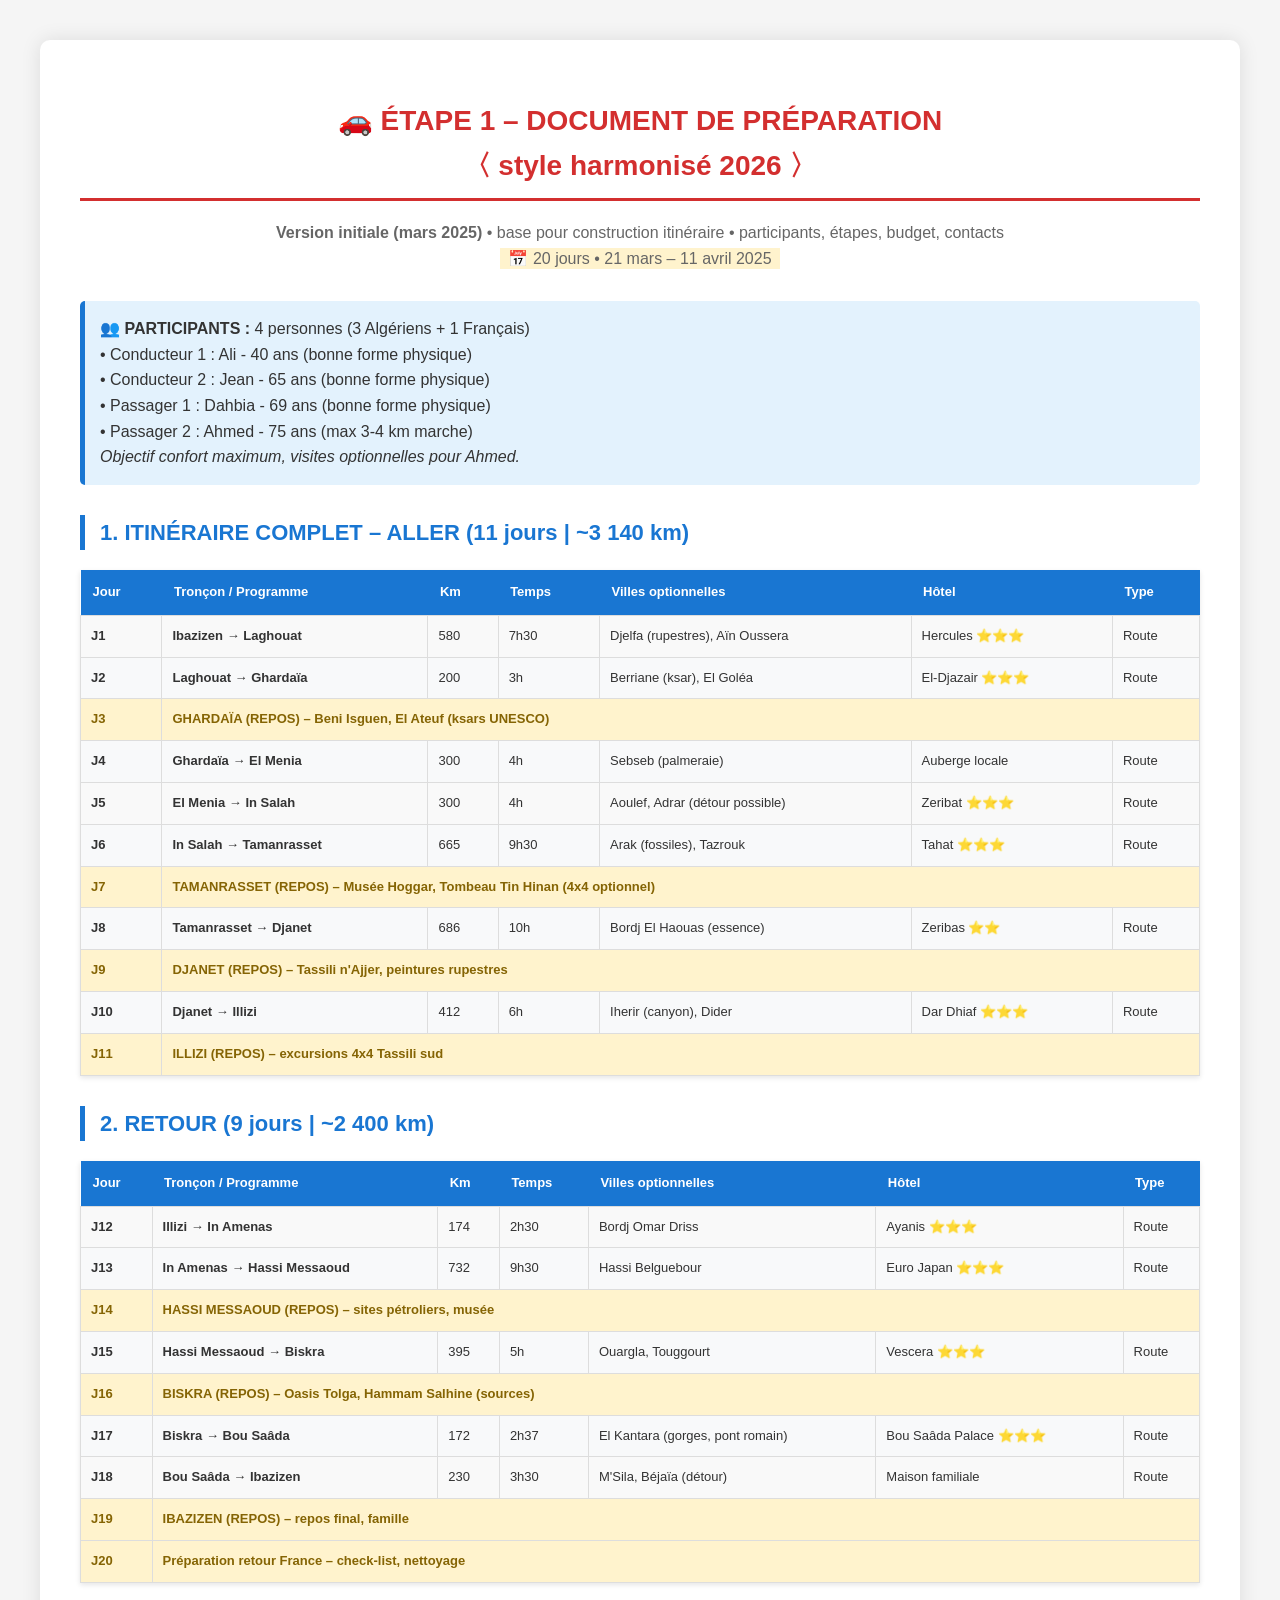
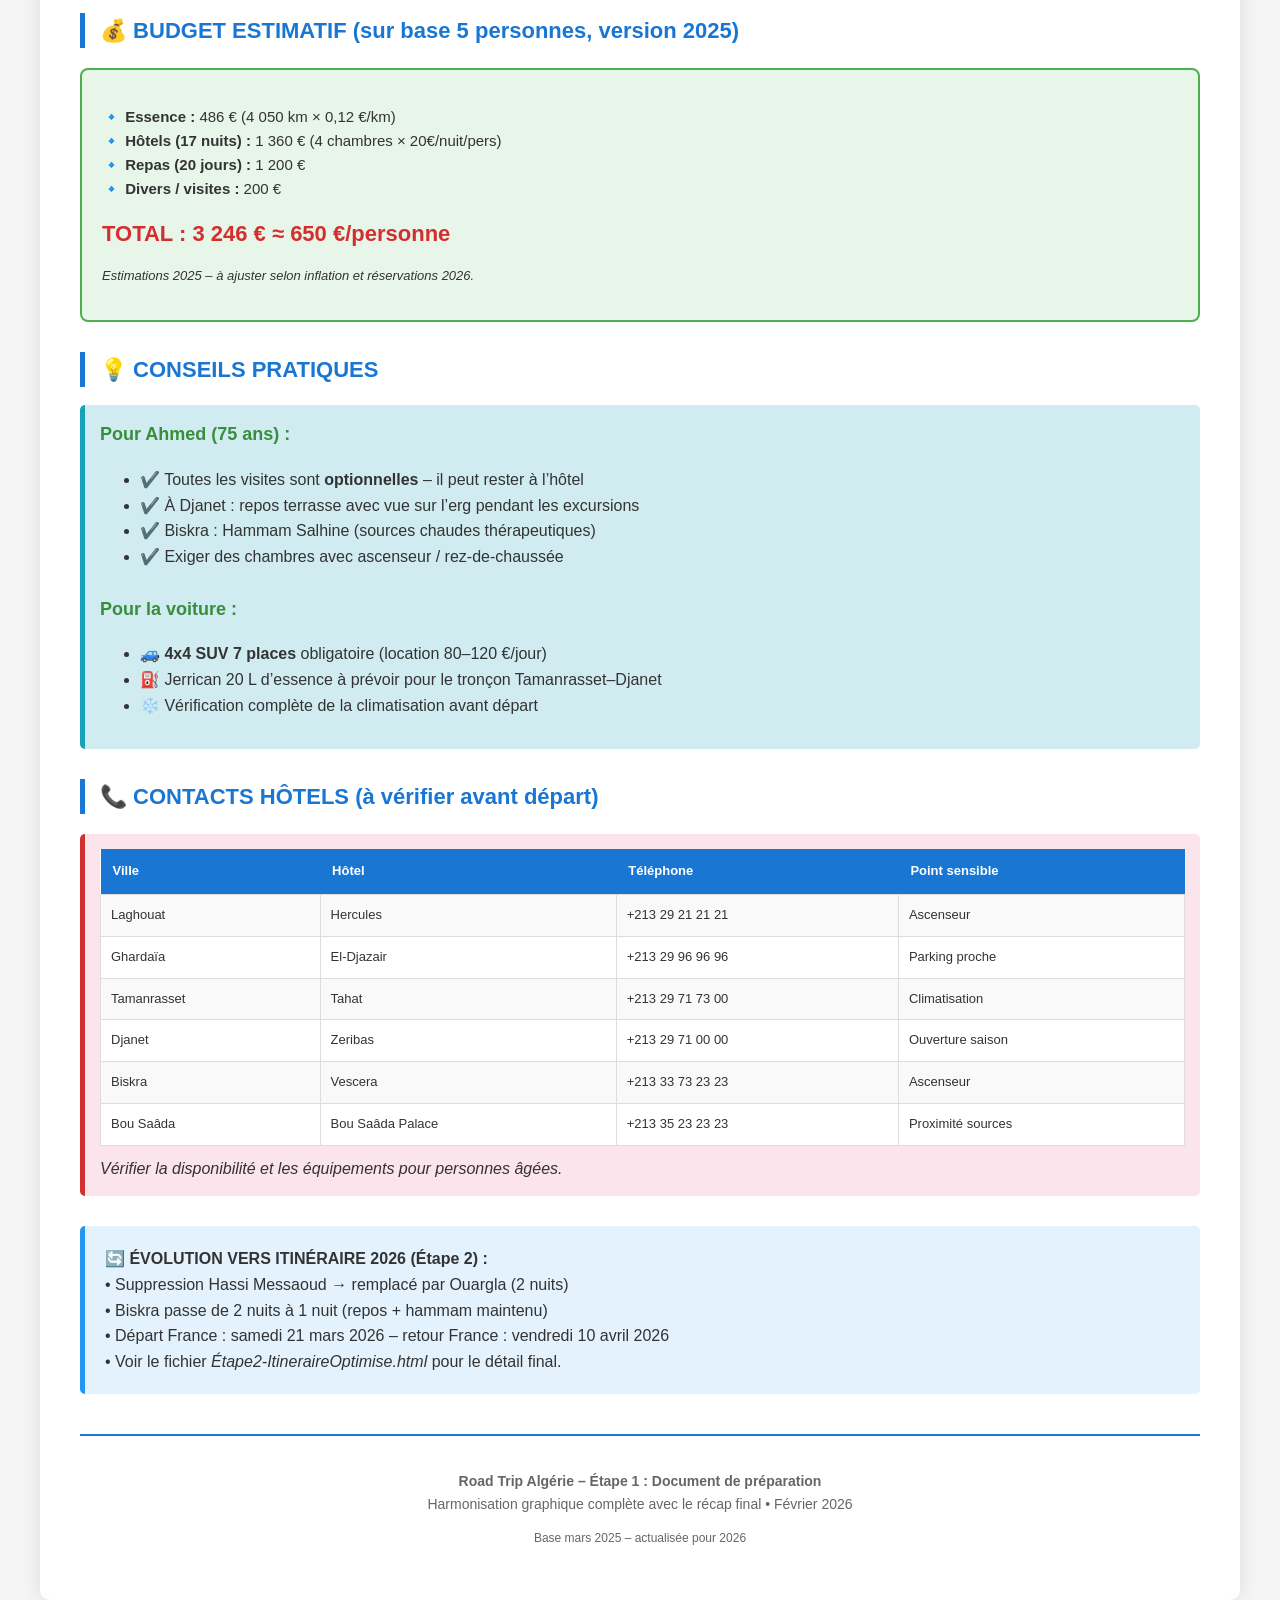
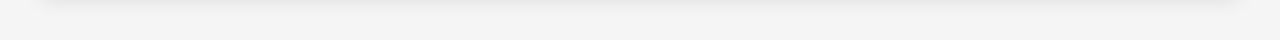
==== 1-PlanParticipants.html @ 0ae39fa4 "initial files" ====
<!DOCTYPE html>
<html lang="fr">
<head>
    <meta charset="UTF-8">
    <meta name="viewport" content="width=device-width, initial-scale=1.0">
    <title>Road Trip Algérie 2026 – Étape 1 • Doc préparation (harmonisé)</title>
    <style>
        /* ===== STYLE IDENTIQUE AU FICHIER RÉCAP / ÉTAPE 2 ===== */
        body {
            font-family: 'Segoe UI', Tahoma, Geneva, Verdana, sans-serif;
            margin: 40px;
            background: #f5f5f5;
            color: #333;
            line-height: 1.6;
        }
        .container {
            background: white;
            padding: 40px;
            border-radius: 10px;
            box-shadow: 0 0 20px rgba(0,0,0,0.1);
            max-width: 1200px;
            margin: auto;
        }
        h1 {
            color: #d32f2f;
            border-bottom: 3px solid #d32f2f;
            padding-bottom: 10px;
            text-align: center;
            font-size: 28px;
        }
        h2 {
            color: #1976d2;
            margin-top: 30px;
            border-left: 5px solid #1976d2;
            padding-left: 15px;
            font-size: 22px;
        }
        h3 {
            color: #388e3c;
            margin-top: 25px;
            font-size: 18px;
        }
        table {
            width: 100%;
            border-collapse: collapse;
            margin: 20px 0;
            box-shadow: 0 2px 5px rgba(0,0,0,0.1);
            font-size: 13px;
        }
        th {
            background: #1976d2;
            color: white;
            padding: 12px;
            text-align: left;
            font-weight: bold;
        }
        td {
            padding: 10px;
            border: 1px solid #ddd;
            vertical-align: top;
        }
        tr:nth-child(even) {
            background: #f9f9f9;
        }
        .repos {
            background: #fff3cd !important;
            font-weight: bold;
            color: #856404;
        }
        .visite {
            background: #d4edda !important;
            color: #155724;
        }
        .route {
            background: #f8f9fa;
        }
        .important {
            background: #f8d7da;
            padding: 15px;
            border-left: 5px solid #dc3545;
            margin: 20px 0;
            border-radius: 5px;
        }
        .conseil {
            background: #d1ecf1;
            padding: 15px;
            border-left: 5px solid #17a2b8;
            margin: 15px 0;
            border-radius: 5px;
        }
        .budget-box {
            background: #e8f5e9;
            padding: 20px;
            border-radius: 8px;
            margin: 20px 0;
            border: 2px solid #4caf50;
        }
        .programme-detail {
            background: #fff;
            padding: 15px;
            margin: 10px 0;
            border-left: 4px solid #1976d2;
            box-shadow: 0 2px 4px rgba(0,0,0,0.1);
        }
        .date-col {
            white-space: nowrap;
            font-weight: bold;
        }
        .update-box {
            background: #e3f2fd;
            padding: 20px;
            border-left: 5px solid #2196f3;
            margin: 20px 0;
            border-radius: 5px;
        }
        .footer {
            text-align: center;
            margin-top: 40px;
            padding-top: 20px;
            border-top: 2px solid #1976d2;
            color: #666;
            font-size: 14px;
        }
        .etoiles {
            color: #ffa500;
            font-size: 16px;
        }
        /* adaptation pour les anciennes classes de l'étape 1 mais gardées */
        .ville-principale {
            font-weight: bold;
            color: #1976d2;
        }
    </style>
<base target="_blank">
</head>
<body>
<div class="container">
    <h1>🚗 ÉTAPE 1 – DOCUMENT DE PRÉPARATION<br>〈 style harmonisé 2026 〉</h1>
    <p style="text-align:center; font-size:16px; color:#666; margin-bottom:30px;">
        <strong>Version initiale (mars 2025)</strong> • base pour construction itinéraire • participants, étapes, budget, contacts<br>
        <span style="background:#fff3cd; padding:2px 8px;">📅 20 jours • 21 mars – 11 avril 2025</span>
    </p>

    <!-- participants, comme dans le récap on peut le mettre en surbrillance légère -->
    <div class="conseil" style="background:#e3f2fd; border-left-color:#1976d2;">
        <strong>👥 PARTICIPANTS :</strong> 4 personnes (3 Algériens + 1 Français)<br>
        • Conducteur 1 : Ali - 40 ans (bonne forme physique)<br>
        • Conducteur 2 : Jean - 65 ans (bonne forme physique)<br>
        • Passager 1 : Dahbia - 69 ans (bonne forme physique)<br>
        • Passager 2 : Ahmed - 75 ans (max 3-4 km marche)<br>
        <em>Objectif confort maximum, visites optionnelles pour Ahmed.</em>
    </div>

    <h2>1. ITINÉRAIRE COMPLET – ALLER (11 jours | ~3 140 km)</h2>
    <table>
        <tr>
            <th>Jour</th>
            <th>Tronçon / Programme</th>
            <th>Km</th>
            <th>Temps</th>
            <th>Villes optionnelles</th>
            <th>Hôtel</th>
            <th>Type</th>
        </tr>
        <tr class="route">
            <td class="date-col"><strong>J1</strong></td>
            <td><strong>Ibazizen → Laghouat</strong></td>
            <td>580</td>
            <td>7h30</td>
            <td>Djelfa (rupestres), Aïn Oussera</td>
            <td>Hercules ⭐⭐⭐</td>
            <td>Route</td>
        </tr>
        <tr class="route">
            <td class="date-col"><strong>J2</strong></td>
            <td><strong>Laghouat → Ghardaïa</strong></td>
            <td>200</td>
            <td>3h</td>
            <td>Berriane (ksar), El Goléa</td>
            <td>El-Djazair ⭐⭐⭐</td>
            <td>Route</td>
        </tr>
        <tr class="repos">
            <td class="date-col"><strong>J3</strong></td>
            <td colspan="6"><strong>GHARDAÏA (REPOS)</strong> – Beni Isguen, El Ateuf (ksars UNESCO)</td>
        </tr>
        <tr class="route">
            <td class="date-col"><strong>J4</strong></td>
            <td><strong>Ghardaïa → El Menia</strong></td>
            <td>300</td>
            <td>4h</td>
            <td>Sebseb (palmeraie)</td>
            <td>Auberge locale</td>
            <td>Route</td>
        </tr>
        <tr class="route">
            <td class="date-col"><strong>J5</strong></td>
            <td><strong>El Menia → In Salah</strong></td>
            <td>300</td>
            <td>4h</td>
            <td>Aoulef, Adrar (détour possible)</td>
            <td>Zeribat ⭐⭐⭐</td>
            <td>Route</td>
        </tr>
        <tr class="route">
            <td class="date-col"><strong>J6</strong></td>
            <td><strong>In Salah → Tamanrasset</strong></td>
            <td>665</td>
            <td>9h30</td>
            <td>Arak (fossiles), Tazrouk</td>
            <td>Tahat ⭐⭐⭐</td>
            <td>Route</td>
        </tr>
        <tr class="repos">
            <td class="date-col"><strong>J7</strong></td>
            <td colspan="6"><strong>TAMANRASSET (REPOS)</strong> – Musée Hoggar, Tombeau Tin Hinan (4x4 optionnel)</td>
        </tr>
        <tr class="route">
            <td class="date-col"><strong>J8</strong></td>
            <td><strong>Tamanrasset → Djanet</strong></td>
            <td>686</td>
            <td>10h</td>
            <td>Bordj El Haouas (essence)</td>
            <td>Zeribas ⭐⭐</td>
            <td>Route</td>
        </tr>
        <tr class="repos">
            <td class="date-col"><strong>J9</strong></td>
            <td colspan="6"><strong>DJANET (REPOS)</strong> – Tassili n'Ajjer, peintures rupestres</td>
        </tr>
        <tr class="route">
            <td class="date-col"><strong>J10</strong></td>
            <td><strong>Djanet → Illizi</strong></td>
            <td>412</td>
            <td>6h</td>
            <td>Iherir (canyon), Dider</td>
            <td>Dar Dhiaf ⭐⭐⭐</td>
            <td>Route</td>
        </tr>
        <tr class="repos">
            <td class="date-col"><strong>J11</strong></td>
            <td colspan="6"><strong>ILLIZI (REPOS)</strong> – excursions 4x4 Tassili sud</td>
        </tr>
    </table>

    <h2>2. RETOUR (9 jours | ~2 400 km)</h2>
    <table>
        <tr>
            <th>Jour</th>
            <th>Tronçon / Programme</th>
            <th>Km</th>
            <th>Temps</th>
            <th>Villes optionnelles</th>
            <th>Hôtel</th>
            <th>Type</th>
        </tr>
        <tr class="route">
            <td class="date-col"><strong>J12</strong></td>
            <td><strong>Illizi → In Amenas</strong></td>
            <td>174</td>
            <td>2h30</td>
            <td>Bordj Omar Driss</td>
            <td>Ayanis ⭐⭐⭐</td>
            <td>Route</td>
        </tr>
        <tr class="route">
            <td class="date-col"><strong>J13</strong></td>
            <td><strong>In Amenas → Hassi Messaoud</strong></td>
            <td>732</td>
            <td>9h30</td>
            <td>Hassi Belguebour</td>
            <td>Euro Japan ⭐⭐⭐</td>
            <td>Route</td>
        </tr>
        <tr class="repos">
            <td class="date-col"><strong>J14</strong></td>
            <td colspan="6"><strong>HASSI MESSAOUD (REPOS)</strong> – sites pétroliers, musée</td>
        </tr>
        <tr class="route">
            <td class="date-col"><strong>J15</strong></td>
            <td><strong>Hassi Messaoud → Biskra</strong></td>
            <td>395</td>
            <td>5h</td>
            <td>Ouargla, Touggourt</td>
            <td>Vescera ⭐⭐⭐</td>
            <td>Route</td>
        </tr>
        <tr class="repos">
            <td class="date-col"><strong>J16</strong></td>
            <td colspan="6"><strong>BISKRA (REPOS)</strong> – Oasis Tolga, Hammam Salhine (sources)</td>
        </tr>
        <tr class="route">
            <td class="date-col"><strong>J17</strong></td>
            <td><strong>Biskra → Bou Saâda</strong></td>
            <td>172</td>
            <td>2h37</td>
            <td>El Kantara (gorges, pont romain)</td>
            <td>Bou Saâda Palace ⭐⭐⭐</td>
            <td>Route</td>
        </tr>
        <tr class="route">
            <td class="date-col"><strong>J18</strong></td>
            <td><strong>Bou Saâda → Ibazizen</strong></td>
            <td>230</td>
            <td>3h30</td>
            <td>M'Sila, Béjaïa (détour)</td>
            <td>Maison familiale</td>
            <td>Route</td>
        </tr>
        <tr class="repos">
            <td class="date-col"><strong>J19</strong></td>
            <td colspan="6"><strong>IBAZIZEN (REPOS)</strong> – repos final, famille</td>
        </tr>
        <tr class="repos">
            <td class="date-col"><strong>J20</strong></td>
            <td colspan="6">Préparation retour France – check-list, nettoyage</td>
        </tr>
    </table>

    <!-- BUDGET HARMONISÉ : on garde les chiffres mais avec la classe budget-box -->
    <h2>💰 BUDGET ESTIMATIF (sur base 5 personnes, version 2025)</h2>
    <div class="budget-box">
        <ul style="font-size:15px; list-style-type: none; padding-left:0;">
            <li><strong>🔹 Essence :</strong> 486 € (4 050 km × 0,12 €/km)</li>
            <li><strong>🔹 Hôtels (17 nuits) :</strong> 1 360 € (4 chambres × 20€/nuit/pers)</li>
            <li><strong>🔹 Repas (20 jours) :</strong> 1 200 €</li>
            <li><strong>🔹 Divers / visites :</strong> 200 €</li>
            <li style="font-size:22px; color:#d32f2f; margin-top:15px;"><strong>TOTAL : 3 246 € ≈ 650 €/personne</strong></li>
        </ul>
        <p style="font-size:13px;"><em>Estimations 2025 – à ajuster selon inflation et réservations 2026.</em></p>
    </div>

    <!-- CONSEILS PRATIQUES (style conseil) -->
    <h2>💡 CONSEILS PRATIQUES</h2>
    <div class="conseil">
        <h3 style="margin-top:0;">Pour Ahmed (75 ans) :</h3>
        <ul>
            <li>✔️ Toutes les visites sont <strong>optionnelles</strong> – il peut rester à l’hôtel</li>
            <li>✔️ À Djanet : repos terrasse avec vue sur l’erg pendant les excursions</li>
            <li>✔️ Biskra : Hammam Salhine (sources chaudes thérapeutiques)</li>
            <li>✔️ Exiger des chambres avec ascenseur / rez-de-chaussée</li>
        </ul>
        <h3>Pour la voiture :</h3>
        <ul>
            <li>🚙 <strong>4x4 SUV 7 places</strong> obligatoire (location 80–120 €/jour)</li>
            <li>⛽ Jerrican 20 L d’essence à prévoir pour le tronçon Tamanrasset–Djanet</li>
            <li>❄️ Vérification complète de la climatisation avant départ</li>
        </ul>
    </div>

    <!-- CONTACTS (tableau repris et modernisé) -->
    <h2>📞 CONTACTS HÔTELS (à vérifier avant départ)</h2>
    <div style="background: #fce4ec; padding:15px; border-left:5px solid #d32f2f; border-radius:5px; margin:20px 0;">
        <table style="margin:0; box-shadow:none; background:white;">
            <tr><th>Ville</th><th>Hôtel</th><th>Téléphone</th><th>Point sensible</th></tr>
            <tr><td>Laghouat</td><td>Hercules</td><td>+213 29 21 21 21</td><td>Ascenseur</td></tr>
            <tr><td>Ghardaïa</td><td>El-Djazair</td><td>+213 29 96 96 96</td><td>Parking proche</td></tr>
            <tr><td>Tamanrasset</td><td>Tahat</td><td>+213 29 71 73 00</td><td>Climatisation</td></tr>
            <tr><td>Djanet</td><td>Zeribas</td><td>+213 29 71 00 00</td><td>Ouverture saison</td></tr>
            <tr><td>Biskra</td><td>Vescera</td><td>+213 33 73 23 23</td><td>Ascenseur</td></tr>
            <tr><td>Bou Saâda</td><td>Bou Saâda Palace</td><td>+213 35 23 23 23</td><td>Proximité sources</td></tr>
        </table>
        <p style="margin:10px 0 0;"><em>Vérifier la disponibilité et les équipements pour personnes âgées.</em></p>
    </div>

    <!-- Rappel des modifications ultérieures (comme dans le récap, pour lier les documents) -->
    <div class="update-box" style="margin-top:30px;">
        <strong>🔄 ÉVOLUTION VERS ITINÉRAIRE 2026 (Étape 2) :</strong><br>
        • Suppression Hassi Messaoud → remplacé par Ouargla (2 nuits)<br>
        • Biskra passe de 2 nuits à 1 nuit (repos + hammam maintenu)<br>
        • Départ France : samedi 21 mars 2026 – retour France : vendredi 10 avril 2026<br>
        • Voir le fichier <em>Étape2-ItineraireOptimise.html</em> pour le détail final.
    </div>

    <div class="footer">
        <p><strong>Road Trip Algérie – Étape 1 : Document de préparation</strong><br>
        Harmonisation graphique complète avec le récap final • Février 2026</p>
        <p style="font-size:12px;">Base mars 2025 – actualisée pour 2026</p>
    </div>
</div>
</body>
</html>
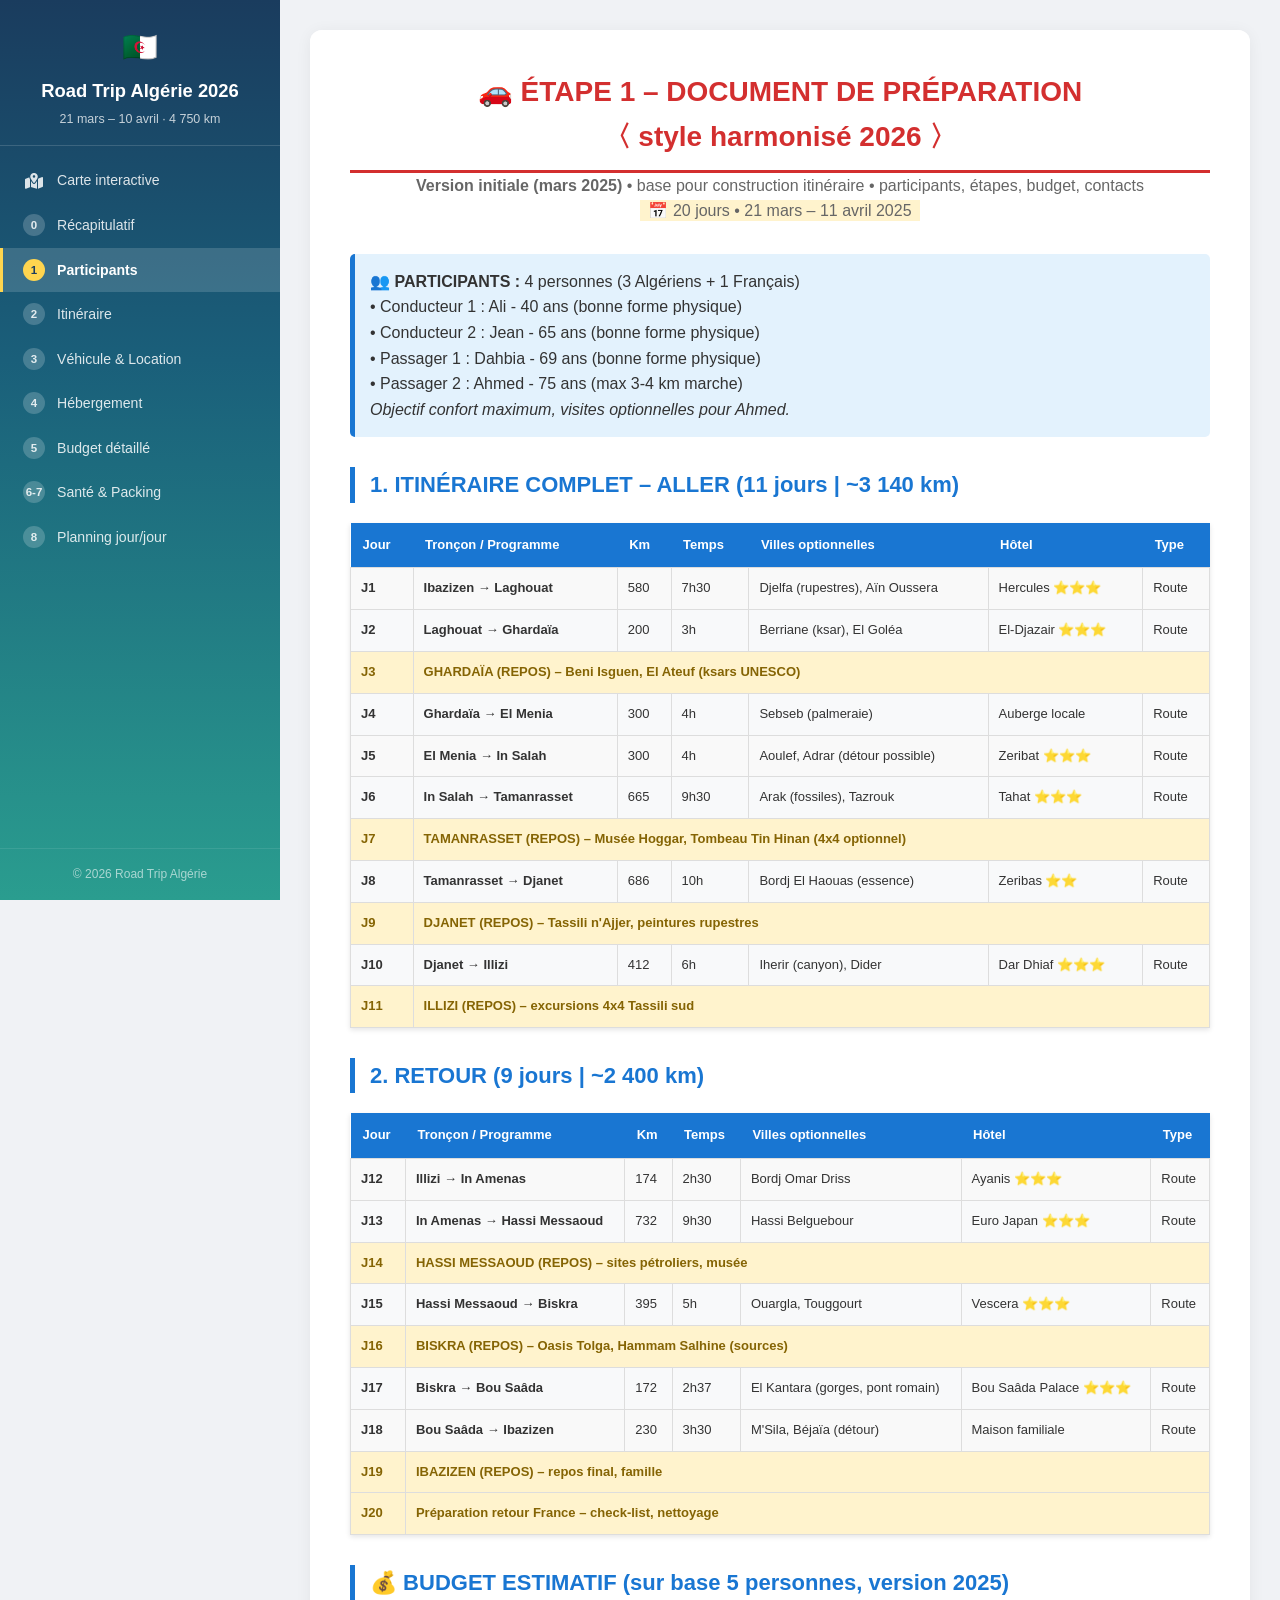
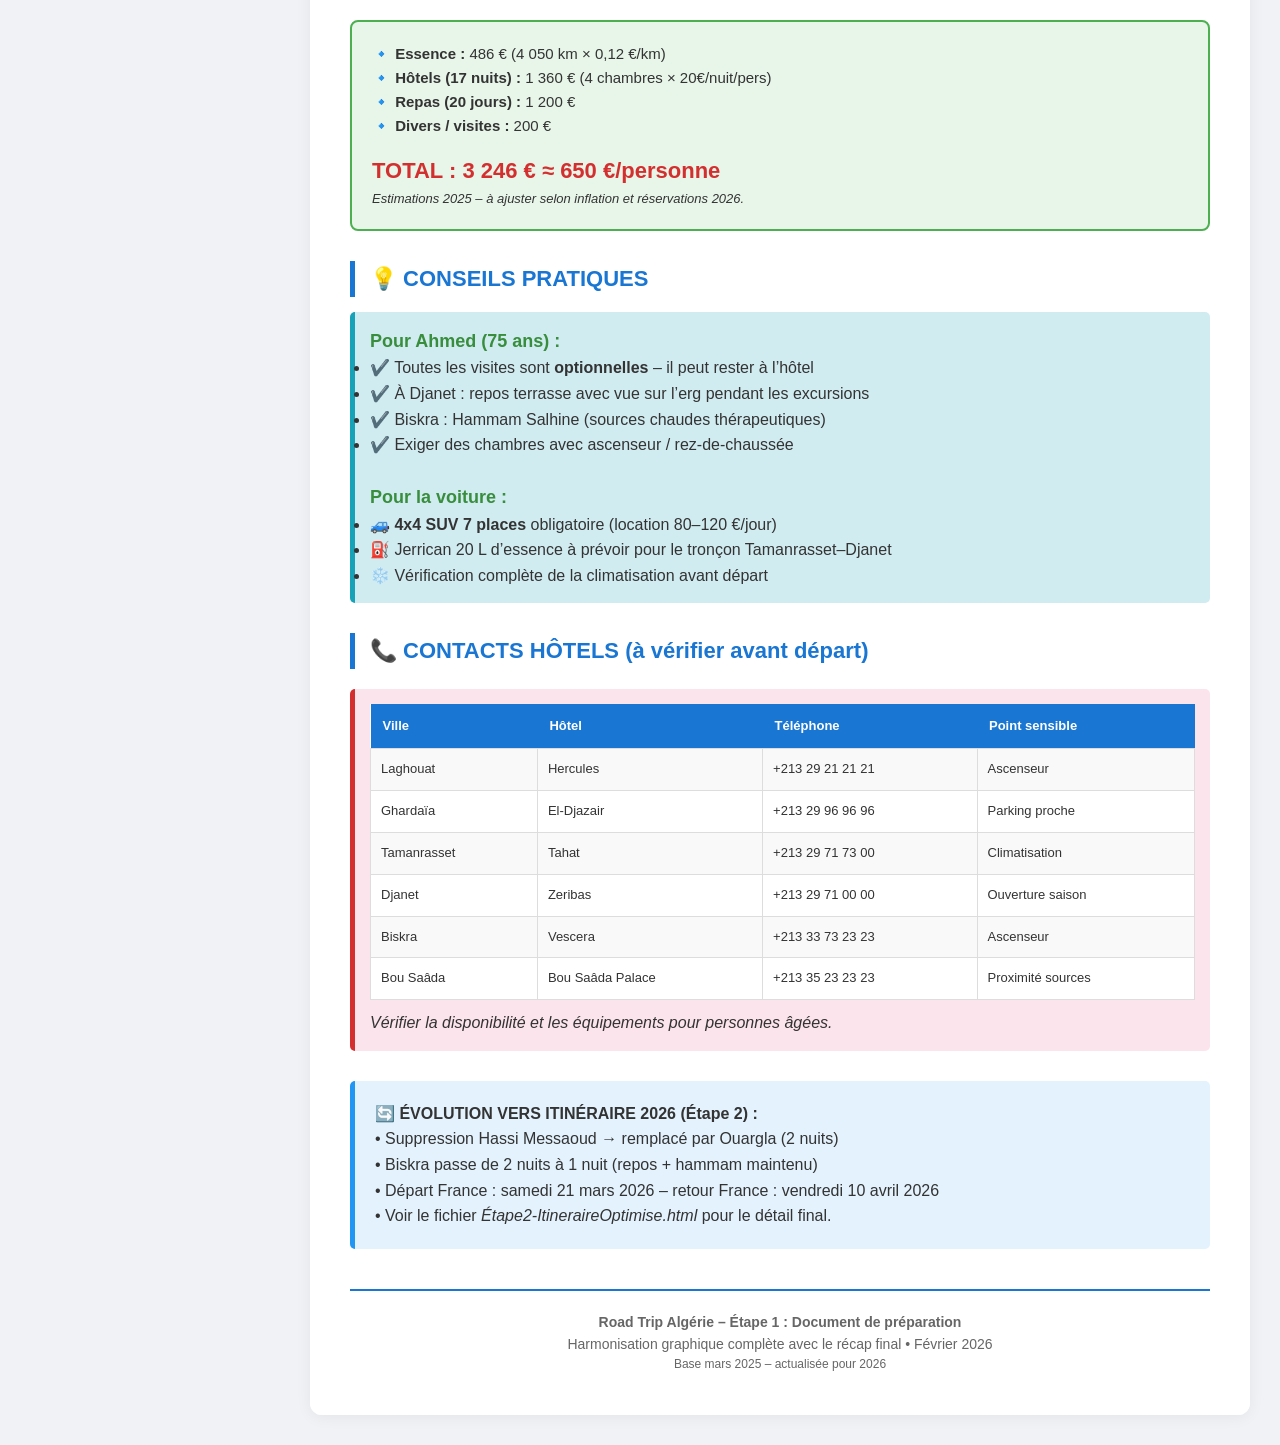
==== commit 2aeeb0b3: "Add shared sidebar navigation and responsive layout to all 8 HTML files - Add Font Awesome CDN link " ====
--- a/1-PlanParticipants.html
+++ b/1-PlanParticipants.html
@@ -130,10 +130,16 @@
             font-weight: bold;
             color: #1976d2;
         }
+        /* Sidebar layout overrides */
+        body { margin: 0; padding: 0; background: #f0f2f5; }
+        .container { max-width: 100%; margin: 0; border-radius: 0; box-shadow: none; }
     </style>
 <base target="_blank">
+    <link rel="stylesheet" href="https://cdnjs.cloudflare.com/ajax/libs/font-awesome/6.4.0/css/all.min.css">
+    <link rel="stylesheet" href="css/style.css">
 </head>
 <body>
+<div class="site-wrapper"><div class="main-content"><div class="page-container">
 <div class="container">
     <h1>🚗 ÉTAPE 1 – DOCUMENT DE PRÉPARATION<br>〈 style harmonisé 2026 〉</h1>
     <p style="text-align:center; font-size:16px; color:#666; margin-bottom:30px;">
@@ -378,5 +384,8 @@
         <p style="font-size:12px;">Base mars 2025 – actualisée pour 2026</p>
     </div>
 </div>
+</div></div></div>
+<script src="js/navigation.js"></script>
+<script>initNavigation('1-PlanParticipants.html');</script>
 </body>
 </html>
--- a/css/style.css
+++ b/css/style.css
@@ -0,0 +1,382 @@
+/* ===== ROAD TRIP ALGÉRIE 2026 - SHARED STYLES ===== */
+
+/* --- Reset & Base --- */
+* {
+    margin: 0;
+    padding: 0;
+    box-sizing: border-box;
+}
+
+html, body {
+    height: 100%;
+    font-family: 'Segoe UI', Tahoma, Geneva, Verdana, sans-serif;
+    background: #f0f2f5;
+    color: #333;
+    line-height: 1.6;
+}
+
+/* --- Layout: Sidebar + Main --- */
+.site-wrapper {
+    display: flex;
+    min-height: 100vh;
+}
+
+/* --- Sidebar Navigation --- */
+.sidebar {
+    width: 280px;
+    min-width: 280px;
+    background: linear-gradient(180deg, #1a3c5e 0%, #1a5f7a 40%, #2a9d8f 100%);
+    color: #fff;
+    display: flex;
+    flex-direction: column;
+    position: fixed;
+    top: 0;
+    left: 0;
+    bottom: 0;
+    z-index: 1000;
+    overflow-y: auto;
+    transition: transform 0.3s ease;
+}
+
+.sidebar-header {
+    padding: 24px 20px 16px;
+    text-align: center;
+    border-bottom: 1px solid rgba(255,255,255,0.15);
+}
+
+.sidebar-header h2 {
+    font-size: 1.15rem;
+    font-weight: 700;
+    color: #fff;
+    margin: 0;
+    border: none;
+    padding: 0;
+    display: block;
+}
+
+.sidebar-header .flag {
+    font-size: 1.8rem;
+    display: block;
+    margin-bottom: 6px;
+}
+
+.sidebar-header .trip-dates {
+    font-size: 0.78rem;
+    opacity: 0.75;
+    margin-top: 4px;
+}
+
+.sidebar-nav {
+    flex: 1;
+    padding: 12px 0;
+}
+
+.sidebar-nav a {
+    display: flex;
+    align-items: center;
+    gap: 12px;
+    padding: 11px 20px;
+    color: rgba(255,255,255,0.85);
+    text-decoration: none;
+    font-size: 0.88rem;
+    transition: all 0.2s;
+    border-left: 3px solid transparent;
+}
+
+.sidebar-nav a:hover {
+    background: rgba(255,255,255,0.1);
+    color: #fff;
+    border-left-color: #ffd54f;
+}
+
+.sidebar-nav a.active {
+    background: rgba(255,255,255,0.15);
+    color: #fff;
+    border-left-color: #ffd54f;
+    font-weight: 600;
+}
+
+.sidebar-nav a i {
+    width: 22px;
+    text-align: center;
+    font-size: 1rem;
+}
+
+.sidebar-nav .step-num {
+    display: inline-flex;
+    align-items: center;
+    justify-content: center;
+    width: 22px;
+    height: 22px;
+    border-radius: 50%;
+    background: rgba(255,255,255,0.2);
+    font-size: 0.72rem;
+    font-weight: 700;
+    flex-shrink: 0;
+}
+
+.sidebar-nav a.active .step-num {
+    background: #ffd54f;
+    color: #1a3c5e;
+}
+
+.sidebar-footer {
+    padding: 16px 20px;
+    border-top: 1px solid rgba(255,255,255,0.15);
+    font-size: 0.75rem;
+    opacity: 0.6;
+    text-align: center;
+}
+
+/* --- Mobile menu toggle --- */
+.menu-toggle {
+    display: none;
+    position: fixed;
+    top: 12px;
+    left: 12px;
+    z-index: 1100;
+    background: #1a5f7a;
+    color: #fff;
+    border: none;
+    border-radius: 8px;
+    width: 44px;
+    height: 44px;
+    font-size: 1.3rem;
+    cursor: pointer;
+    box-shadow: 0 2px 8px rgba(0,0,0,0.3);
+    transition: background 0.2s;
+}
+
+.menu-toggle:hover {
+    background: #2a9d8f;
+}
+
+.sidebar-overlay {
+    display: none;
+    position: fixed;
+    inset: 0;
+    background: rgba(0,0,0,0.4);
+    z-index: 999;
+}
+
+/* --- Main Content Area --- */
+.main-content {
+    flex: 1;
+    margin-left: 280px;
+    padding: 30px;
+    min-height: 100vh;
+    overflow-x: hidden;
+}
+
+/* --- Page Content Container (wraps original HTML content) --- */
+.page-container {
+    background: #fff;
+    border-radius: 12px;
+    box-shadow: 0 2px 16px rgba(0,0,0,0.06);
+    overflow: hidden;
+    max-width: 1200px;
+    margin: 0 auto;
+}
+
+/* --- Map Page Specific --- */
+.map-page .main-content {
+    padding: 0;
+    display: flex;
+    flex-direction: column;
+}
+
+.map-header {
+    background: linear-gradient(135deg, #1a5f7a 0%, #2a9d8f 100%);
+    color: #fff;
+    padding: 20px 30px;
+    text-align: center;
+}
+
+.map-header h1 {
+    font-size: 1.6rem;
+    margin-bottom: 4px;
+}
+
+.map-header p {
+    font-size: 0.9rem;
+    opacity: 0.85;
+}
+
+#map {
+    flex: 1;
+    min-height: calc(100vh - 90px);
+    z-index: 1;
+}
+
+.map-legend {
+    position: absolute;
+    bottom: 30px;
+    right: 12px;
+    background: rgba(255,255,255,0.95);
+    border-radius: 8px;
+    padding: 12px 16px;
+    box-shadow: 0 2px 10px rgba(0,0,0,0.15);
+    z-index: 500;
+    font-size: 0.82rem;
+    line-height: 1.8;
+}
+
+.map-legend h4 {
+    margin-bottom: 6px;
+    color: #1a5f7a;
+    font-size: 0.9rem;
+}
+
+.legend-item {
+    display: flex;
+    align-items: center;
+    gap: 8px;
+}
+
+.legend-dot {
+    width: 12px;
+    height: 12px;
+    border-radius: 50%;
+    flex-shrink: 0;
+}
+
+/* --- City Link Styles (cross-references) --- */
+a.city-link {
+    color: #1976d2;
+    text-decoration: none;
+    border-bottom: 1px dashed #1976d2;
+    cursor: pointer;
+    transition: all 0.2s;
+}
+
+a.city-link:hover {
+    color: #d32f2f;
+    border-bottom-color: #d32f2f;
+}
+
+/* --- Responsive --- */
+@media (max-width: 1024px) {
+    .sidebar {
+        transform: translateX(-100%);
+    }
+
+    .sidebar.open {
+        transform: translateX(0);
+    }
+
+    .sidebar-overlay.open {
+        display: block;
+    }
+
+    .menu-toggle {
+        display: flex;
+        align-items: center;
+        justify-content: center;
+    }
+
+    .main-content {
+        margin-left: 0;
+        padding: 20px;
+        padding-top: 65px;
+    }
+
+    .map-page .main-content {
+        padding: 0;
+        padding-top: 56px;
+    }
+
+    #map {
+        min-height: calc(100vh - 146px);
+    }
+}
+
+@media (max-width: 600px) {
+    .main-content {
+        padding: 12px;
+        padding-top: 60px;
+    }
+
+    .page-container {
+        border-radius: 8px;
+    }
+
+    .map-header h1 {
+        font-size: 1.2rem;
+    }
+}
+
+/* --- Leaflet popup overrides --- */
+.city-popup {
+    font-family: 'Segoe UI', Tahoma, Geneva, Verdana, sans-serif;
+    min-width: 220px;
+}
+
+.city-popup h3 {
+    color: #1a5f7a;
+    margin: 0 0 6px;
+    font-size: 1.05rem;
+    border-bottom: 2px solid #2a9d8f;
+    padding-bottom: 4px;
+}
+
+.city-popup .popup-day {
+    font-weight: 600;
+    color: #d32f2f;
+    font-size: 0.85rem;
+    margin-bottom: 4px;
+}
+
+.city-popup .popup-info {
+    font-size: 0.82rem;
+    color: #555;
+    line-height: 1.5;
+}
+
+.city-popup .popup-info strong {
+    color: #333;
+}
+
+.city-popup .popup-link {
+    display: inline-block;
+    margin-top: 8px;
+    padding: 4px 10px;
+    background: #1a5f7a;
+    color: #fff;
+    border-radius: 4px;
+    text-decoration: none;
+    font-size: 0.78rem;
+    transition: background 0.2s;
+}
+
+.city-popup .popup-link:hover {
+    background: #2a9d8f;
+}
+
+/* --- Scroll to top --- */
+.scroll-top {
+    position: fixed;
+    bottom: 24px;
+    right: 24px;
+    width: 42px;
+    height: 42px;
+    border-radius: 50%;
+    background: #1a5f7a;
+    color: #fff;
+    border: none;
+    font-size: 1.1rem;
+    cursor: pointer;
+    opacity: 0;
+    visibility: hidden;
+    transition: all 0.3s;
+    z-index: 800;
+    box-shadow: 0 2px 8px rgba(0,0,0,0.25);
+}
+
+.scroll-top.visible {
+    opacity: 1;
+    visibility: visible;
+}
+
+.scroll-top:hover {
+    background: #2a9d8f;
+}
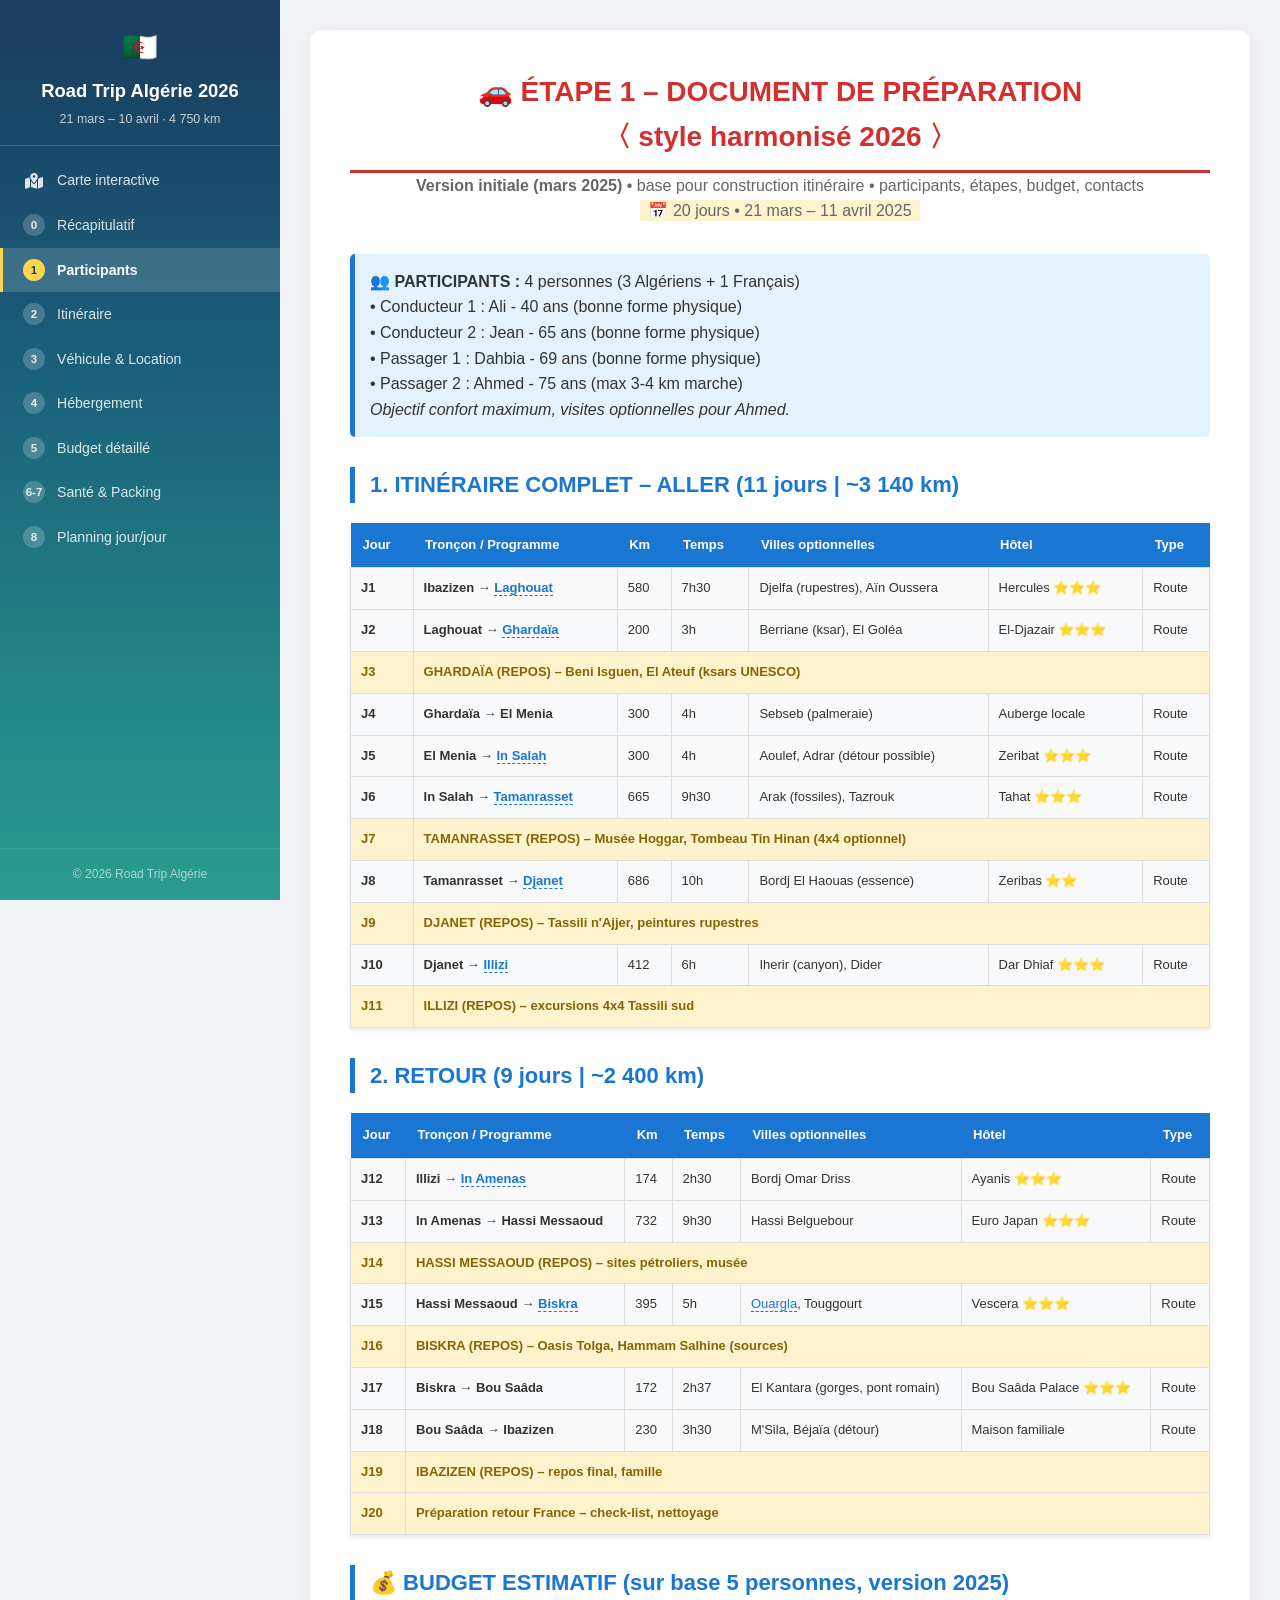
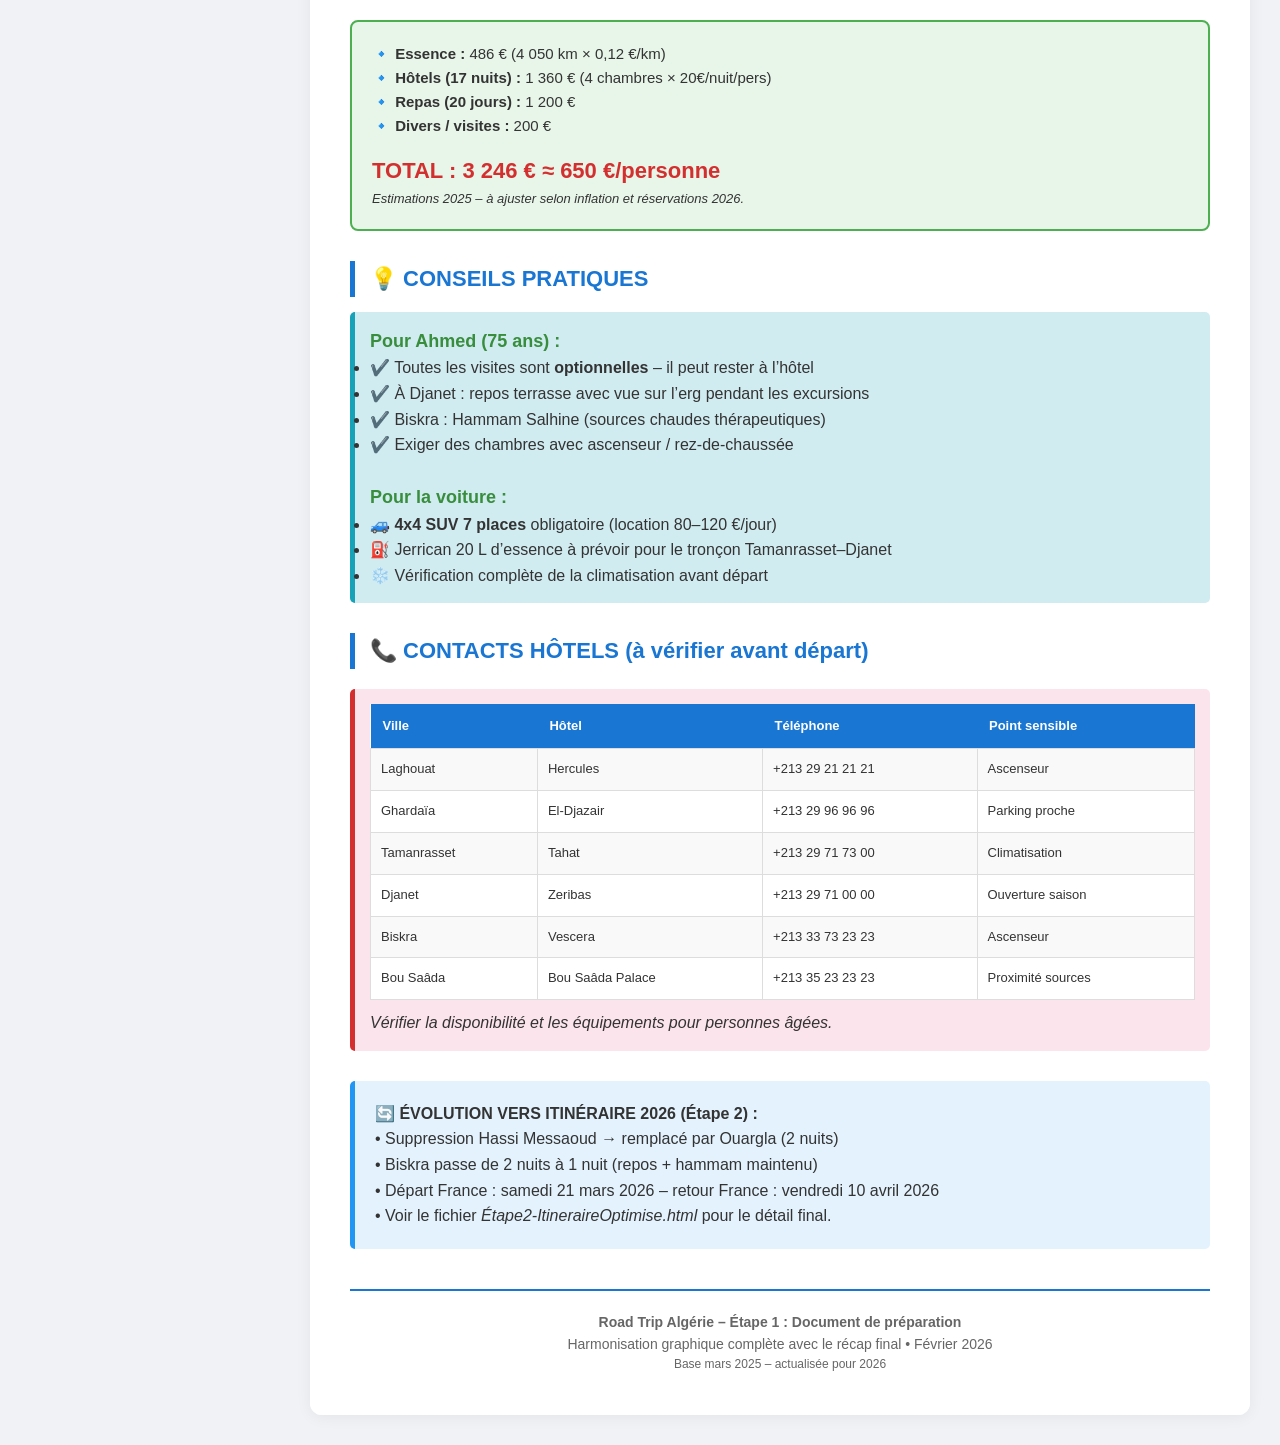
==== commit 4b6d6d68: "Add cross-reference links between HTML pages - 4-Hebergement-Hotels-Resa.html: City names in hotel t" ====
--- a/1-PlanParticipants.html
+++ b/1-PlanParticipants.html
@@ -170,7 +170,7 @@
         </tr>
         <tr class="route">
             <td class="date-col"><strong>J1</strong></td>
-            <td><strong>Ibazizen → Laghouat</strong></td>
+            <td><strong>Ibazizen → <a href="8-PlanningJourParJour.html#j1" class="city-link">Laghouat</a></strong></td>
             <td>580</td>
             <td>7h30</td>
             <td>Djelfa (rupestres), Aïn Oussera</td>
@@ -179,7 +179,7 @@
         </tr>
         <tr class="route">
             <td class="date-col"><strong>J2</strong></td>
-            <td><strong>Laghouat → Ghardaïa</strong></td>
+            <td><strong>Laghouat → <a href="8-PlanningJourParJour.html#j2" class="city-link">Ghardaïa</a></strong></td>
             <td>200</td>
             <td>3h</td>
             <td>Berriane (ksar), El Goléa</td>
@@ -201,7 +201,7 @@
         </tr>
         <tr class="route">
             <td class="date-col"><strong>J5</strong></td>
-            <td><strong>El Menia → In Salah</strong></td>
+            <td><strong>El Menia → <a href="8-PlanningJourParJour.html#j4" class="city-link">In Salah</a></strong></td>
             <td>300</td>
             <td>4h</td>
             <td>Aoulef, Adrar (détour possible)</td>
@@ -210,7 +210,7 @@
         </tr>
         <tr class="route">
             <td class="date-col"><strong>J6</strong></td>
-            <td><strong>In Salah → Tamanrasset</strong></td>
+            <td><strong>In Salah → <a href="8-PlanningJourParJour.html#j5" class="city-link">Tamanrasset</a></strong></td>
             <td>665</td>
             <td>9h30</td>
             <td>Arak (fossiles), Tazrouk</td>
@@ -223,7 +223,7 @@
         </tr>
         <tr class="route">
             <td class="date-col"><strong>J8</strong></td>
-            <td><strong>Tamanrasset → Djanet</strong></td>
+            <td><strong>Tamanrasset → <a href="8-PlanningJourParJour.html#j8" class="city-link">Djanet</a></strong></td>
             <td>686</td>
             <td>10h</td>
             <td>Bordj El Haouas (essence)</td>
@@ -236,7 +236,7 @@
         </tr>
         <tr class="route">
             <td class="date-col"><strong>J10</strong></td>
-            <td><strong>Djanet → Illizi</strong></td>
+            <td><strong>Djanet → <a href="8-PlanningJourParJour.html#j12" class="city-link">Illizi</a></strong></td>
             <td>412</td>
             <td>6h</td>
             <td>Iherir (canyon), Dider</td>
@@ -262,7 +262,7 @@
         </tr>
         <tr class="route">
             <td class="date-col"><strong>J12</strong></td>
-            <td><strong>Illizi → In Amenas</strong></td>
+            <td><strong>Illizi → <a href="8-PlanningJourParJour.html#j14" class="city-link">In Amenas</a></strong></td>
             <td>174</td>
             <td>2h30</td>
             <td>Bordj Omar Driss</td>
@@ -284,10 +284,10 @@
         </tr>
         <tr class="route">
             <td class="date-col"><strong>J15</strong></td>
-            <td><strong>Hassi Messaoud → Biskra</strong></td>
+            <td><strong>Hassi Messaoud → <a href="8-PlanningJourParJour.html#j17" class="city-link">Biskra</a></strong></td>
             <td>395</td>
             <td>5h</td>
-            <td>Ouargla, Touggourt</td>
+            <td><a href="8-PlanningJourParJour.html#j15" class="city-link">Ouargla</a>, Touggourt</td>
             <td>Vescera ⭐⭐⭐</td>
             <td>Route</td>
         </tr>
